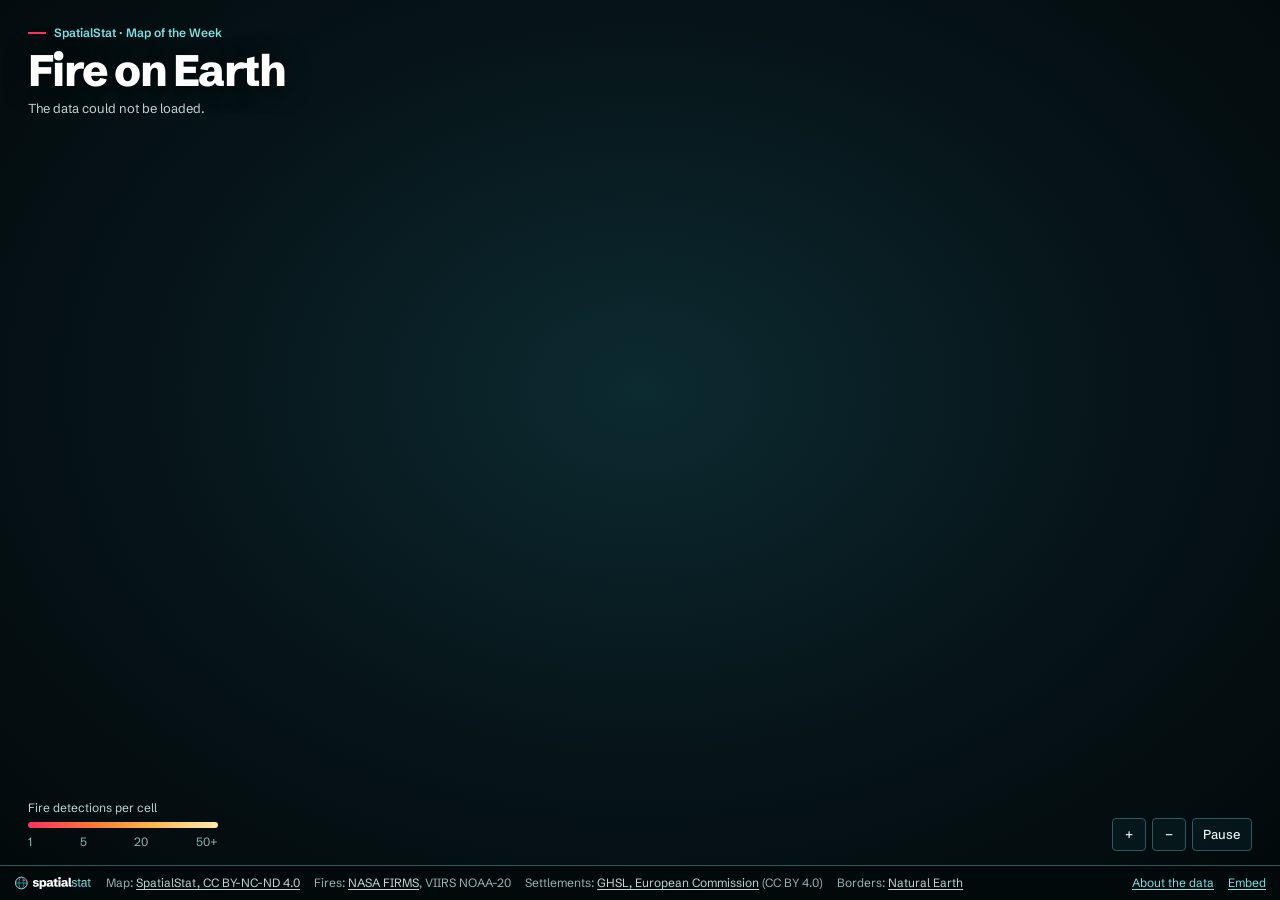
==== fire-globe/index.html @ d1ef75b0 "first" ====
<!doctype html>
<html lang="en">
<head>
<meta charset="utf-8">
<meta name="viewport" content="width=device-width, initial-scale=1">
<title>Fire on Earth: three months of NASA fire detections | SpatialStat</title>
<meta name="description" content="Interactive globe of vegetation fires detected by NASA satellites over three months, with towns, cities, offshore platforms and gas flares removed. By SpatialStat.">
<link rel="canonical" href="https://spatialstat.com/">
<link rel="icon" type="image/svg+xml" href="../shared/brand/favicon.svg">
<link rel="stylesheet" href="../shared/embed.css">
<link rel="stylesheet" href="globe.css">
</head>
<body>
<main class="stage" id="stage">
  <canvas id="globe" role="img" aria-label="Rotating globe showing vegetation fires detected by NASA satellites. Drag to turn it."></canvas>

  <header class="head" id="head">
    <p class="kicker">SpatialStat · Map of the Week</p>
    <h1 id="title">Fire on Earth</h1>
    <p class="period" id="period">Loading data…</p>
  </header>

  <nav class="months" id="months" aria-label="Choose a period"></nav>

  <div class="legend" aria-hidden="true">
    <span>Fire detections per cell</span>
    <span class="ramp"></span>
    <span class="ticks"><span>1</span><span>5</span><span>20</span><span>50+</span></span>
  </div>

  <div class="controls">
    <button type="button" id="zoom-in" aria-label="Zoom in">+</button>
    <button type="button" id="zoom-out" aria-label="Zoom out">−</button>
    <button type="button" id="spin" aria-pressed="true">Pause</button>
  </div>
</main>

<footer class="credits" id="credits">
  <p class="credit-line">
    <a class="brand" href="https://spatialstat.com/" target="_top"><img src="../shared/brand/logo-dark.svg" alt="SpatialStat"></a>
    <span>Map: <a href="https://spatialstat.com/licensing/" target="_top">SpatialStat, CC BY-NC-ND 4.0</a></span>
    <span>Fires: <a href="https://firms.modaps.eosdis.nasa.gov/" target="_blank" rel="noopener">NASA FIRMS</a>, VIIRS NOAA-20</span>
    <span>Settlements: <a href="https://human-settlement.emergency.copernicus.eu/" target="_blank" rel="noopener">GHSL, European Commission</a> (CC BY 4.0)</span>
    <span>Borders: <a href="https://www.naturalearthdata.com/" target="_blank" rel="noopener">Natural Earth</a></span>
    <button type="button" class="link" id="about-btn" aria-expanded="false" aria-controls="about">About the data</button>
    <button type="button" class="link" id="embed-btn" aria-expanded="false" aria-controls="embed">Embed</button>
  </p>
  <div class="panel" id="about" hidden>
    <p>Each glowing cell holds the fires detected by the VIIRS instrument on NASA/NOAA's NOAA-20 satellite (375 m pixels), counted on a grid. A detection is a pixel that was hot when the satellite passed, so one large fire produces many detections and fires under cloud are missed.</p>
    <p id="method">We kept nominal- and high-confidence detections and removed those offshore, inside towns and cities, and at persistent heat sources such as gas flares.</p>
    <p>We acknowledge the use of data and imagery from NASA's Fire Information for Resource Management System (FIRMS), part of NASA's Earth Science Data and Information System (ESDIS). Settlement mask: Schiavina M., Melchiorri M., Pesaresi M. (2023), GHS-SMOD R2023A, European Commission, Joint Research Centre. Processed data (fires.json, stats.json) are available under CC BY 4.0 with these credits.</p>
  </div>
  <div class="panel" id="embed" hidden>
    <p>Free to embed on non-commercial sites with this credit. For media and commercial use, see <a href="https://spatialstat.com/licensing/" target="_top">licensing</a>.</p>
    <textarea id="embed-code" readonly rows="3"></textarea>
    <button type="button" class="copy" id="copy">Copy code</button>
  </div>
</footer>

<script src="../shared/vendor/d3-array.min.js"></script>
<script src="../shared/vendor/d3-geo.min.js"></script>
<script src="globe.js"></script>
</body>
</html>
---- shared/embed.css ----
/* Shared styles for SpatialStat interactive maps on GitHub Pages.
   Colours and fonts follow the SpatialStat design system (palette Signal). */
@import url('https://fonts.googleapis.com/css2?family=Schibsted+Grotesk:wght@400..800&display=swap');

:root {
  --ink: #12262c;
  --deep: #0b2a30;
  --night: #02090b;
  --teal: #006b74;
  --signal: #00c2cc;
  --signal-soft: #7ee3e8;
  --mark: #ff2e63;
  --sand: #e7b75a;
  --text: #eef6f6;
  --text-soft: #c3d6d7;
  --text-mute: #93b3b5;
  --line: #2c5a60;
  --font: 'Schibsted Grotesk', system-ui, -apple-system, 'Segoe UI', sans-serif;
}
*, *::before, *::after { box-sizing: border-box; }
html, body { margin: 0; height: 100%; }
body { background: var(--night); color: var(--text); font: 15px/1.5 var(--font); -webkit-font-smoothing: antialiased; display: flex; flex-direction: column; overflow: hidden; }
a { color: var(--signal-soft); text-underline-offset: 0.2em; }
a:hover { color: #fff; }
button { font: inherit; }
:focus-visible { outline: 2px solid var(--signal-soft); outline-offset: 2px; }

/* Credit bar: always visible, so the licence travels with every embed */
.credits { flex: none; background: rgba(2, 9, 11, 0.92); border-top: 1px solid var(--line); font-size: 12px; color: var(--text-mute); position: relative; z-index: 10; }
.credit-line { display: flex; flex-wrap: wrap; align-items: center; gap: 4px 14px; margin: 0; padding: 8px 14px; }
.credit-line a { color: var(--text-soft); }
.credit-line .brand img { height: 16px; width: auto; display: block; }
.credit-line .link { background: none; border: 0; padding: 0; color: var(--signal-soft); text-decoration: underline; text-underline-offset: 0.2em; cursor: pointer; font-size: 12px; }
.credit-line .link:first-of-type { margin-left: auto; }
.panel { padding: 0 14px 12px; max-width: 60rem; color: var(--text-soft); }
.panel p { margin: 0 0 8px; }
.panel textarea { width: 100%; background: #061418; color: var(--text); border: 1px solid var(--line); border-radius: 4px; font: 12px/1.4 ui-monospace, monospace; padding: 8px; resize: vertical; }
.copy { margin-top: 6px; background: var(--signal); color: var(--deep); border: 0; border-radius: 4px; font-weight: 700; padding: 6px 12px; cursor: pointer; }
[hidden] { display: none !important; }
@media (max-width: 640px) { .credit-line .link:first-of-type { margin-left: 0; } }
---- fire-globe/globe.css ----
.stage { position: relative; flex: 1; min-height: 0; overflow: hidden; background: radial-gradient(ellipse at 50% 45%, #0c2a31 0%, #061418 55%, #02090b 100%); }
canvas { position: absolute; inset: 0; width: 100%; height: 100%; display: block; cursor: grab; touch-action: pan-y; }
canvas:active { cursor: grabbing; }

.head { position: absolute; left: clamp(14px, 3vw, 28px); top: clamp(12px, 3vw, 24px); z-index: 2; pointer-events: none; max-width: min(28rem, 60%); }
.kicker { display: flex; align-items: center; gap: 8px; margin: 0 0 6px; font-size: 12px; font-weight: 600; color: var(--signal-soft); }
.kicker::before { content: ''; width: 18px; height: 2px; background: var(--mark); }
.head h1 { margin: 0; font-size: clamp(24px, 4.2vw, 44px); line-height: 1.02; letter-spacing: -0.035em; font-weight: 800; color: #fff; text-shadow: 0 2px 24px rgba(0, 0, 0, 0.6); }
.period { margin: 6px 0 0; font-size: 13px; color: var(--text-soft); }

.months { position: absolute; right: clamp(14px, 3vw, 28px); top: clamp(12px, 3vw, 24px); z-index: 2; display: flex; flex-wrap: wrap; justify-content: flex-end; gap: 6px; max-width: 50%; }
.months button, .controls button { background: rgba(7, 26, 31, 0.78); border: 1px solid var(--line); border-radius: 4px; color: var(--text); font-size: 13px; font-weight: 500; padding: 6px 10px; cursor: pointer; }
.months button:hover, .controls button:hover { border-color: var(--signal-soft); }
.months button[aria-pressed='true'] { background: var(--signal); border-color: var(--signal); color: var(--deep); font-weight: 700; }

.legend { position: absolute; left: clamp(14px, 3vw, 28px); bottom: 14px; z-index: 2; display: grid; gap: 5px; font-size: 12px; color: var(--text-soft); pointer-events: none; }
.ramp { display: block; width: 190px; height: 6px; border-radius: 3px; background: linear-gradient(90deg, #ff2e63, #ff7a2e 35%, #ffb547 65%, #ffe9b0); }
.ticks { display: flex; justify-content: space-between; width: 190px; color: var(--text-mute); }
.controls { position: absolute; right: clamp(14px, 3vw, 28px); bottom: 14px; z-index: 2; display: flex; gap: 6px; }
.controls button { min-width: 34px; }

/* ?chrome=min hides the title when the page sits inside an article that already has one.
   ?chrome=none hides all controls, for clean video frames. */
.min .head { display: none; }
.none .head, .none .months, .none .legend, .none .controls, .none + .credits { display: none; }
@media (max-width: 560px) { .legend { display: none; } .months { max-width: 100%; left: 14px; right: 14px; top: auto; bottom: 56px; justify-content: center; } }
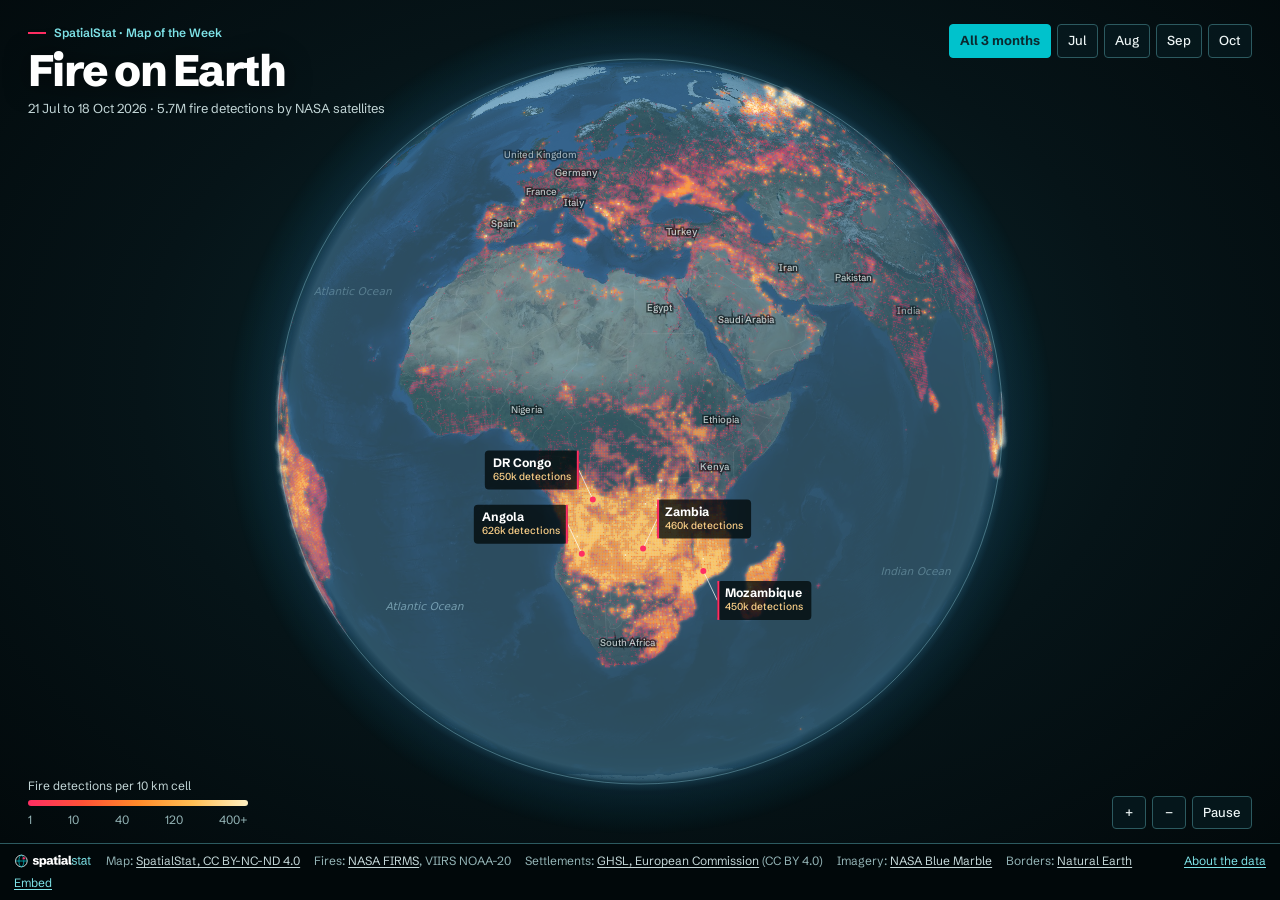
==== commit abf77f4a: "update visual" ====
--- a/fire-globe/index.html
+++ b/fire-globe/index.html
@@ -12,6 +12,7 @@
 </head>
 <body>
 <main class="stage" id="stage">
+  <canvas id="earth" aria-hidden="true"></canvas>
   <canvas id="globe" role="img" aria-label="Rotating globe showing vegetation fires detected by NASA satellites. Drag to turn it."></canvas>
 
   <header class="head" id="head">
@@ -23,9 +24,9 @@
   <nav class="months" id="months" aria-label="Choose a period"></nav>
 
   <div class="legend" aria-hidden="true">
-    <span>Fire detections per cell</span>
+    <span>Fire detections per 10 km cell</span>
     <span class="ramp"></span>
-    <span class="ticks"><span>1</span><span>5</span><span>20</span><span>50+</span></span>
+    <span class="ticks"><span>1</span><span>10</span><span>40</span><span>120</span><span>400+</span></span>
   </div>
 
   <div class="controls">
@@ -41,6 +42,7 @@
     <span>Map: <a href="https://spatialstat.com/licensing/" target="_top">SpatialStat, CC BY-NC-ND 4.0</a></span>
     <span>Fires: <a href="https://firms.modaps.eosdis.nasa.gov/" target="_blank" rel="noopener">NASA FIRMS</a>, VIIRS NOAA-20</span>
     <span>Settlements: <a href="https://human-settlement.emergency.copernicus.eu/" target="_blank" rel="noopener">GHSL, European Commission</a> (CC BY 4.0)</span>
+    <span>Imagery: <a href="https://visibleearth.nasa.gov/collection/1484/blue-marble" target="_blank" rel="noopener">NASA Blue Marble</a></span>
     <span>Borders: <a href="https://www.naturalearthdata.com/" target="_blank" rel="noopener">Natural Earth</a></span>
     <button type="button" class="link" id="about-btn" aria-expanded="false" aria-controls="about">About the data</button>
     <button type="button" class="link" id="embed-btn" aria-expanded="false" aria-controls="embed">Embed</button>
@@ -48,7 +50,7 @@
   <div class="panel" id="about" hidden>
     <p>Each glowing cell holds the fires detected by the VIIRS instrument on NASA/NOAA's NOAA-20 satellite (375 m pixels), counted on a grid. A detection is a pixel that was hot when the satellite passed, so one large fire produces many detections and fires under cloud are missed.</p>
     <p id="method">We kept nominal- and high-confidence detections and removed those offshore, inside towns and cities, and at persistent heat sources such as gas flares.</p>
-    <p>We acknowledge the use of data and imagery from NASA's Fire Information for Resource Management System (FIRMS), part of NASA's Earth Science Data and Information System (ESDIS). Settlement mask: Schiavina M., Melchiorri M., Pesaresi M. (2023), GHS-SMOD R2023A, European Commission, Joint Research Centre. Processed data (fires.json, stats.json) are available under CC BY 4.0 with these credits.</p>
+    <p>We acknowledge the use of data and imagery from NASA's Fire Information for Resource Management System (FIRMS), part of NASA's Earth Science Data and Information System (ESDIS). Settlement mask: Schiavina M., Melchiorri M., Pesaresi M. (2023), GHS-SMOD R2023A, European Commission, Joint Research Centre. Satellite image of the Earth: NASA Visible Earth, Blue Marble (public domain); it shows the land surface, not the clouds or conditions on these dates. Processed data (fires.json, stats.json) are available under CC BY 4.0 with these credits.</p>
   </div>
   <div class="panel" id="embed" hidden>
     <p>Free to embed on non-commercial sites with this credit. For media and commercial use, see <a href="https://spatialstat.com/licensing/" target="_top">licensing</a>.</p>
--- a/fire-globe/globe.css
+++ b/fire-globe/globe.css
@@ -1,6 +1,8 @@
 .stage { position: relative; flex: 1; min-height: 0; overflow: hidden; background: radial-gradient(ellipse at 50% 45%, #0c2a31 0%, #061418 55%, #02090b 100%); }
-canvas { position: absolute; inset: 0; width: 100%; height: 100%; display: block; cursor: grab; touch-action: pan-y; }
-canvas:active { cursor: grabbing; }
+canvas { position: absolute; inset: 0; width: 100%; height: 100%; display: block; }
+#globe { cursor: grab; touch-action: pan-y; }
+#globe:active { cursor: grabbing; }
+#earth { pointer-events: none; }
 
 .head { position: absolute; left: clamp(14px, 3vw, 28px); top: clamp(12px, 3vw, 24px); z-index: 2; pointer-events: none; max-width: min(28rem, 60%); }
 .kicker { display: flex; align-items: center; gap: 8px; margin: 0 0 6px; font-size: 12px; font-weight: 600; color: var(--signal-soft); }
@@ -14,8 +16,8 @@
 .months button[aria-pressed='true'] { background: var(--signal); border-color: var(--signal); color: var(--deep); font-weight: 700; }
 
 .legend { position: absolute; left: clamp(14px, 3vw, 28px); bottom: 14px; z-index: 2; display: grid; gap: 5px; font-size: 12px; color: var(--text-soft); pointer-events: none; }
-.ramp { display: block; width: 190px; height: 6px; border-radius: 3px; background: linear-gradient(90deg, #ff2e63, #ff7a2e 35%, #ffb547 65%, #ffe9b0); }
-.ticks { display: flex; justify-content: space-between; width: 190px; color: var(--text-mute); }
+.ramp { display: block; width: 220px; height: 6px; border-radius: 3px; background: linear-gradient(90deg, #ff2e63, #ff5236 25%, #ff8a2a 50%, #ffbe55 75%, #fff0c2); }
+.ticks { display: flex; justify-content: space-between; width: 220px; color: var(--text-mute); }
 .controls { position: absolute; right: clamp(14px, 3vw, 28px); bottom: 14px; z-index: 2; display: flex; gap: 6px; }
 .controls button { min-width: 34px; }
 
